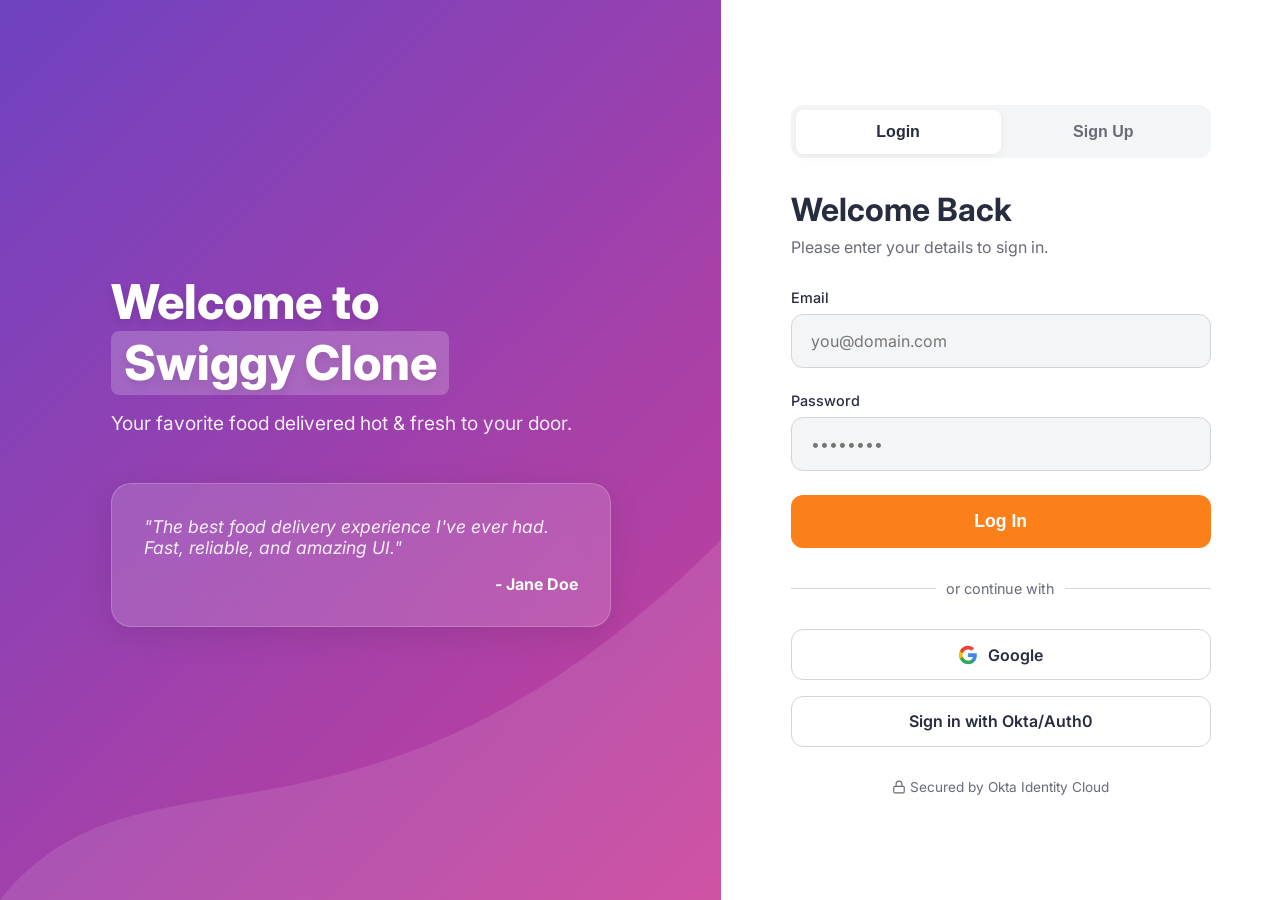
==== foodapp-frontend/index.html @ b465d3ad "feat: integrate Crow C++ backend with Auth0/Okta OIDC frontend" ====
<!DOCTYPE html>
<html lang="en">
<head>
  <meta charset="UTF-8">
  <meta name="viewport" content="width=device-width, initial-scale=1.0">
  <title>Order food online from India's best food delivery service. Order from restaurants near you</title>
  <link rel="preconnect" href="https://fonts.googleapis.com">
  <link rel="preconnect" href="https://fonts.gstatic.com" crossorigin>
  <link href="https://fonts.googleapis.com/css2?family=Proxima+Nova:wght@400;600;700;800&family=Inter:wght@400;500;600;700;800&display=swap" rel="stylesheet">
  <link rel="stylesheet" href="assets/css/style.css">
  <script src="https://cdn.auth0.com/js/auth0-spa-js/2.0/auth0-spa-js.production.js"></script>
  <script>
    if (!localStorage.getItem('foodapp_user')) {
      window.location.href = 'login.html';
    }
  </script>
</head>
<body>
  
  <!-- Swiggy Exact Header -->
  <header class="global-header">
    <div class="header-inner">
      <div class="header-left">
        <div class="logo-box">
          <img class="swiggy-logo" src="https://cdn.iconscout.com/icon/free/png-256/free-swiggy-1613371-1369418.png" alt="Swiggy">
        </div>
        <div class="location-box">
          <span class="loc-type">Other</span>
          <span class="loc-arrow">
            <svg viewBox="0 0 24 24" fill="none" class="arrow-svg"><path d="M16.59 8.59L12 13.17 7.41 8.59 6 10l6 6 6-6z" fill="#fc8019"></path></svg>
          </span>
        </div>
      </div>
      
      <div class="header-right">
        <ul class="nav-list">
          <li class="nav-item">
            <svg width="20" height="20" viewBox="0 0 24 24" fill="none" class="nav-icon"><path d="M21 8H3V6h18v2zm0 4H3v-2h18v2zm0 4H3v-2h18v2z" fill="#3d4152"></path></svg>
            Swiggy Corporate
          </li>
          <li class="nav-item search-item" id="open-search-btn">
            <svg viewBox="0 0 24 24" class="nav-icon"><path d="M15.5 14h-.79l-.28-.27C15.41 12.59 16 11.11 16 9.5 16 5.91 13.09 3 9.5 3S3 5.91 3 9.5 5.91 16 9.5 16c1.61 0 3.09-.59 4.23-1.57l.27.28v.79l5 4.99L20.49 19l-4.99-5zm-6 0C7.01 14 5 11.99 5 9.5S7.01 5 9.5 5 14 7.01 14 9.5 11.99 14 9.5 14z" fill="#3d4152"></path></svg>
            Search
          </li>
          <li class="nav-item offers-item" onclick="document.dispatchEvent(new CustomEvent('nav-home'))">
            <svg viewBox="0 0 24 24" class="nav-icon"><path d="M21.41 11.58l-9-9C12.05 2.22 11.55 2 11 2H4c-1.1 0-2 .9-2 2v7c0 .55.22 1.05.59 1.41l9 9c.36.36.86.58 1.41.58s1.05-.22 1.41-.59l7-7c.36-.36.59-.86.59-1.41s-.23-1.06-.59-1.41zM5.5 7C4.67 7 4 6.33 4 5.5S4.67 4 5.5 4 7 4.67 7 5.5 6.33 7 5.5 7zm11.77 8.27l-7.25-7.25c.19-.34.33-.71.39-1.12l7.57 7.57c.18.18.29.43.29.7 s-.12.52-.3.7c-.18.18-.43.29-.7.29s-.52-.11-.7-.29z" fill="#3d4152"></path></svg>
            Offers <sup class="superscript">NEW</sup>
          </li>
          <li class="nav-item" id="open-signin-modal">
            <svg viewBox="0 0 24 24" class="nav-icon"><path d="M12 12c2.21 0 4-1.79 4-4s-1.79-4-4-4-4 1.79-4 4 1.79 4 4 4zm0 2c-2.67 0-8 1.34-8 4v2h16v-2c0-2.66-5.33-4-8-4z" fill="#3d4152"></path></svg>
            Sign In
          </li>
          <li class="nav-item cart-item" id="open-cart-sidebar">
            <span class="cart-icon-wrapper">
              <span class="cart-count">0</span>
            </span>
            Cart
          </li>
        </ul>
      </div>
    </div>
  </header>

  <!-- Swiggy Main Content (Home Grid) -->
  <main class="page-container" id="home-view">
    
    <!-- "What's on your mind?" Carousel Section -->
    <section class="mind-section">
      <div class="section-header">
        <h2 class="title-h2">What's on your mind?</h2>
        <div class="nav-arrows">
          <button class="arrow-btn"><svg viewBox="0 0 24 24" width="24" height="24"><path d="M15.41 16.59L10.83 12l4.58-4.59L14 6l-6 6 6 6 1.41-1.41z"/></svg></button>
          <button class="arrow-btn"><svg viewBox="0 0 24 24" width="24" height="24"><path d="M8.59 16.59L13.17 12 8.59 7.41 10 6l6 6-6 6-1.41-1.41z"/></svg></button>
        </div>
      </div>
      
      <div class="mind-carousel" id="dynamic-carousel">
        <!-- JS Rendering goes here -->
      </div>
      
      <hr class="section-divider">
    </section>

    <!-- Title and Top Chains Section -->
    <div class="section-header">
      <h2 class="title-h2">Top restaurant chains in Phagwara</h2>
      <div class="nav-arrows">
        <button class="arrow-btn"><svg viewBox="0 0 24 24" width="24" height="24"><path d="M15.41 16.59L10.83 12l4.58-4.59L14 6l-6 6 6 6 1.41-1.41z"/></svg></button>
        <button class="arrow-btn"><svg viewBox="0 0 24 24" width="24" height="24"><path d="M8.59 16.59L13.17 12 8.59 7.41 10 6l6 6-6 6-1.41-1.41z"/></svg></button>
      </div>
    </div>
    
    <!-- Filter Bar - Added id for event delegation -->
    <div class="filters-container" id="filter-container">
      <div class="swiggy-pill" data-filter="all">All</div>
      <div class="swiggy-pill" data-filter="rating">Ratings 4.0+</div>
      <div class="swiggy-pill" data-filter="veg">Pure Veg</div>
      <div class="swiggy-pill" data-filter="fast">Fast Delivery</div>
    </div>

    <!-- Exact Flat Card Grid -->
    <div class="swiggy-grid top-chains-grid" id="dynamic-grid">
      <!-- JS Rendering goes here -->
    </div>
  </main>

  <!-- Restaurant Details View (Hidden by default) -->
  <main class="page-container hidden" id="restaurant-view">
    <button class="back-btn" id="back-to-home">← Back to Home</button>
    <div id="restaurant-info-header">
      <!-- Dynamic Info Injected Here -->
    </div>
    <hr class="section-divider">
    <div class="menu-list" id="menu-container">
      <!-- Dynamic Menu Injected Here -->
    </div>
  </main>

  <!-- Slide-in Modal Overlays -->
  <div class="modal-backdrop" id="modal-backdrop"></div>
  
  <!-- Search Overlay -->
  <aside class="search-overlay" id="search-overlay">
    <div class="search-header-box">
      <div class="search-input-group">
        <input type="text" id="live-search-input" placeholder="Search for restaurants and food">
        <svg viewBox="0 0 24 24" class="nav-icon"><path d="M15.5 14h-.79l-.28-.27C15.41 12.59 16 11.11 16 9.5 16 5.91 13.09 3 9.5 3S3 5.91 3 9.5 5.91 16 9.5 16c1.61 0 3.09-.59 4.23-1.57l.27.28v.79l5 4.99L20.49 19l-4.99-5zm-6 0C7.01 14 5 11.99 5 9.5S7.01 5 9.5 5 14 7.01 14 9.5 11.99 14 9.5 14z" fill="#3d4152"></path></svg>
      </div>
      <button class="close-btn" id="close-search-btn">
        <svg width="24" height="24" viewBox="0 0 24 24" fill="none" stroke="currentColor" stroke-width="2"><line x1="18" y1="6" x2="6" y2="18"></line><line x1="6" y1="6" x2="18" y2="18"></line></svg>
      </button>
    </div>
    <div class="search-results-grid" id="search-results-grid">
      <!-- Search Render -->
    </div>
  </aside>

  <!-- Cart Sidebar -->
  <aside class="auth-modal" id="cart-sidebar">
    <div class="modal-header">
      <button class="close-btn" id="close-cart-btn">
        <svg width="24" height="24" viewBox="0 0 24 24" fill="none" stroke="currentColor" stroke-width="2"><line x1="18" y1="6" x2="6" y2="18"></line><line x1="6" y1="6" x2="18" y2="18"></line></svg>
      </button>
      <div class="modal-titles">
        <h2>Your Cart</h2>
      </div>
    </div>
    <div class="cart-items-list" id="cart-items-container">
      <!-- Cart Render -->
    </div>
    <div class="cart-footer hidden" id="cart-footer">
      <div class="cart-total-row">
        <span>To Pay</span>
        <span id="cart-total-price">₹0</span>
      </div>
      <button class="submit-btn" id="checkout-btn">CHECKOUT</button>
    </div>
    <div class="empty-cart-state" id="empty-cart-state">
      <img src="https://res.cloudinary.com/swiggy/image/upload/fl_lossy,f_auto,q_auto/2xempty_cart_yfxml0" alt="Empty Cart">
      <p>Your cart is empty</p>
      <p style="font-size: 14px; color: var(--text-secondary);">You can go to home page to view more restaurants</p>
    </div>
  </aside>

  <!-- Auth Modal -->
  <aside class="auth-modal" id="auth-modal">
    <div class="modal-header">
      <button class="close-btn" id="close-modal-btn">
        <svg width="24" height="24" viewBox="0 0 24 24" fill="none" stroke="currentColor" stroke-width="2"><line x1="18" y1="6" x2="6" y2="18"></line><line x1="6" y1="6" x2="18" y2="18"></line></svg>
      </button>
      <div class="modal-titles">
        <h2>Login</h2>
        <p>or <a href="#" style="color:#fc8019; text-decoration: none;">create an account</a></p>
      </div>
      <div class="modal-illustration">
        <img src="https://media-assets.swiggy.com/swiggy/image/upload/fl_lossy,f_auto,q_auto/Image-login_btpq7r" alt="Food icon">
      </div>
    </div>

    <!-- Security Verified Badge -->
    <div class="security-badge">
      <svg width="16" height="16" viewBox="0 0 24 24" fill="none" stroke="#11823b" stroke-width="2"><path d="M12 22s8-4 8-10V5l-8-3-8 3v7c0 6 8 10 8 10z"/><polyline points="9 12 11 14 15 10"/></svg>
      JWT Status: Verified
    </div>

    <!-- The Phase 4 Registration Form inside Modal -->
    <form id="registration-form" class="registration-form">
      <div class="form-group slide-input">
        <input type="text" id="fullName" name="fullName" placeholder="Full Name" required>
      </div>

      <div class="form-group slide-input">
        <input type="email" id="email" name="email" placeholder="Email Address" required>
      </div>

      <div class="form-group slide-input">
        <input type="password" id="password" name="password" placeholder="Password" required>
      </div>

      <button type="submit" id="submit-btn" class="submit-btn">
        <span class="btn-text">SIGN UP</span>
        <span class="spinner hidden"></span>
      </button>

      <p class="terms">By creating an account, I accept the Terms & Conditions & Privacy Policy</p>
    </form>
  </aside>

  <!-- Toast Container -->
  <div id="toast-container" class="toast-container"></div>

  <script src="assets/js/data.js"></script>
  <script src="assets/js/script.js"></script>
</body>
</html>
---- foodapp-frontend/assets/css/style.css ----
/* Exact Swiggy Clone Styles */
:root {
  --swiggy-orange: #FC8019;
  --text-primary: rgba(2, 6, 12, 0.92); /* #02060CEB */
  --text-secondary: rgba(2, 6, 12, 0.6); /* #02060C99 */
  --bg-white: #ffffff;
  --bg-hover: #f0f0f5;
  --border-light: rgba(2, 6, 12, 0.15);
  --success-green: #11823B;
  --font-stack: 'Proxima Nova', 'Inter', system-ui, -apple-system, sans-serif;
}

* {
  box-sizing: border-box;
  margin: 0;
  padding: 0;
}

body {
  font-family: var(--font-stack);
  background-color: var(--bg-white);
  color: var(--text-primary);
  line-height: 1.2;
  -webkit-font-smoothing: antialiased;
  overflow-x: hidden;
}

/* --- GLOBAL HEADER --- */
.global-header {
  height: 80px;
  background-color: var(--bg-white);
  box-shadow: 0 15px 40px -20px rgba(40,44,63,.15);
  position: sticky;
  top: 0;
  z-index: 1000;
  width: 100%;
}

.header-inner {
  max-width: 1200px;
  margin: 0 auto;
  height: 100%;
  display: flex;
  justify-content: space-between;
  align-items: center;
  padding: 0 20px;
}

.header-left {
  display: flex;
  align-items: center;
  gap: 32px;
}

.logo-box {
  cursor: pointer;
  transition: transform 0.3s cubic-bezier(0.2, 1, 0.2, 1);
}

.logo-box:hover {
  transform: scale(1.1);
}

.swiggy-logo {
  height: 48px;
  width: auto;
  display: block;
}

.location-box {
  display: flex;
  align-items: center;
  cursor: pointer;
  font-size: 14px;
}

.loc-type {
  font-weight: 700;
  color: var(--text-primary);
  border-bottom: 2px solid var(--text-primary);
  padding-bottom: 2px;
}

.loc-type:hover {
  color: var(--swiggy-orange);
  border-color: var(--swiggy-orange);
}

.loc-arrow {
  margin-left: 8px;
  display: flex;
  align-items: center;
}

.arrow-svg {
  width: 18px;
  height: 18px;
}

.header-right {
  height: 100%;
}

.nav-list {
  display: flex;
  align-items: center;
  height: 100%;
  list-style: none;
  gap: clamp(16px, 3vw, 40px);
}

.nav-item {
  display: flex;
  align-items: center;
  font-size: 16px;
  font-weight: 600;
  color: #3d4152;
  cursor: pointer;
  height: 100%;
  position: relative;
  transition: color 0.15s;
}

.nav-icon {
  width: 20px;
  height: 20px;
  margin-right: 10px;
}

.nav-item:hover {
  color: var(--swiggy-orange);
}

.nav-item:hover .nav-icon path {
  fill: var(--swiggy-orange);
}

.offers-item {
  position: relative;
}

.superscript {
  color: #ffa700;
  font-size: 10px;
  font-weight: 700;
  position: absolute;
  top: 24px;
  right: -24px;
}

.cart-icon-wrapper {
  margin-right: 10px;
  position: relative;
}

.cart-count {
  font-size: 14px;
  font-weight: 600;
}

/* --- MAIN PAGE CONTAINER --- */
.page-container {
  max-width: 1200px;
  margin: 0 auto;
  padding: 32px 20px 60px 20px;
}

/* --- SECTION HEADERS & ARROWS --- */
.section-header {
  display: flex;
  justify-content: space-between;
  align-items: center;
  margin-bottom: 16px;
}

.title-h2 {
  font-size: 24px;
  font-weight: 800;
  color: var(--text-primary);
  letter-spacing: -0.4px;
}

.nav-arrows {
  display: flex;
  gap: 12px;
}

.arrow-btn {
  width: 32px;
  height: 32px;
  border-radius: 50%;
  border: none;
  background-color: #e2e2e7;
  display: flex;
  justify-content: center;
  align-items: center;
  cursor: pointer;
  color: #02060CEB;
  transition: opacity 0.2s;
}

.arrow-btn:hover {
  opacity: 0.8;
}

.arrow-btn svg {
  fill: currentColor;
}

/* --- WHAT'S ON YOUR MIND CAROUSEL --- */
.mind-section {
  margin-bottom: 32px;
}

.mind-carousel {
  display: flex;
  gap: 24px;
  overflow-x: auto;
  padding: 10px 0;
  -ms-overflow-style: none;
  scrollbar-width: none;
  scroll-behavior: smooth;
}

.mind-carousel::-webkit-scrollbar {
  display: none;
}

.mind-item {
  flex: 0 0 auto;
  width: 144px;
  cursor: pointer;
  text-align: center;
}

.mind-item img {
  width: 100%;
  height: auto;
  border-radius: 50%;
  transition: transform 0.2s ease;
}

.mind-item:hover img {
  transform: scale(1.05);
}

.section-divider {
  border: 0;
  height: 1px;
  background-color: var(--border-light);
  margin-top: 40px;
  margin-bottom: 40px;
}

/* --- FILTERS --- */
.filters-container {
  display: flex;
  gap: 12px;
  overflow-x: auto;
  padding: 8px 0 24px 0;
  -ms-overflow-style: none;
  scrollbar-width: none;
}

.filters-container::-webkit-scrollbar {
  display: none;
}

.swiggy-pill {
  white-space: nowrap;
  padding: 8px 16px;
  border: 1px solid var(--border-light);
  border-radius: 18px;
  font-size: 14px;
  font-weight: 600;
  color: var(--text-primary);
  background-color: var(--bg-white);
  cursor: pointer;
  display: flex;
  align-items: center;
  gap: 6px;
  transition: background-color 0.2s, box-shadow 0.2s;
  box-shadow: 0 2px 6px rgba(0,0,0,0.04);
}

.swiggy-pill:hover {
  background-color: var(--bg-hover);
}

/* --- SWIGGY GRID & CARDS --- */
.swiggy-grid {
  display: grid;
  grid-template-columns: repeat(4, 1fr);
  gap: 32px;
  row-gap: 48px;
}

.swiggy-card {
  text-decoration: none;
  color: inherit;
  display: block;
  transition: transform 0.1s;
}

.swiggy-card:hover {
  transform: scale(0.95);
}

.card-img-wrapper {
  position: relative;
  width: 100%;
  aspect-ratio: 273 / 182;
  border-radius: 16px;
  overflow: hidden;
  margin-bottom: 12px;
}

.card-img-wrapper img {
  width: 100%;
  height: 100%;
  object-fit: cover;
  display: block;
}

.free-delivery-badge {
  position: absolute;
  top: 0;
  left: 0;
  background-color: rgba(36, 150, 63, 0.9);
  color: white;
  padding: 4px 8px;
  font-size: 13px;
  font-weight: 700;
  border-bottom-right-radius: 8px;
  z-index: 2;
  text-transform: uppercase;
  letter-spacing: 0.2px;
}

.card-gradient-overlay {
  position: absolute;
  bottom: 0;
  left: 0;
  width: 100%;
  height: 60%;
  background: linear-gradient(to top, rgba(0, 0, 0, 0.9) 0%, rgba(0, 0, 0, 0) 100%);
  z-index: 1;
}

.offer-text {
  position: absolute;
  bottom: 8px;
  left: 12px;
  color: white;
  font-size: 20px; /* Matched image boldness */
  font-weight: 800;
  line-height: 1.1;
  letter-spacing: -0.5px;
  z-index: 2;
}

.card-info {
  padding: 0 8px;
}

.res-name {
  font-size: 18px;
  font-weight: 700;
  color: var(--text-primary);
  margin-bottom: 4px;
  white-space: nowrap;
  overflow: hidden;
  text-overflow: ellipsis;
}

.res-rating-line {
  display: flex;
  align-items: center;
  font-size: 16px;
  font-weight: 600;
  color: var(--text-primary);
  margin-bottom: 4px;
}

.res-rating-line svg {
  margin-right: 4px;
}

.dot-separator {
  margin: 0 6px;
  color: var(--text-secondary);
}

.eta-text {
  font-size: 16px;
}

.res-cuisines {
  font-size: 16px;
  color: var(--text-secondary);
  font-weight: 400;
  white-space: nowrap;
  overflow: hidden;
  text-overflow: ellipsis;
  margin-bottom: 2px;
}

.res-location {
  font-size: 16px;
  color: var(--text-secondary);
  font-weight: 400;
}

/* --- SWIGGY SLIDE-IN MODAL (LOGIN / SIGN UP) --- */
.modal-backdrop {
  position: fixed;
  top: 0;
  left: 0;
  width: 100vw;
  height: 100vh;
  background-color: rgba(40, 44, 63, 0.7);
  opacity: 0;
  visibility: hidden;
  transition: opacity 0.3s ease, visibility 0.3s ease;
  z-index: 2000;
}

.modal-backdrop.active {
  opacity: 1;
  visibility: visible;
}

.auth-modal {
  position: fixed;
  top: 0;
  right: 0;
  width: 100%;
  max-width: 440px;
  height: 100vh;
  background-color: var(--bg-white);
  z-index: 2001;
  transform: translateX(100%);
  transition: transform 0.4s cubic-bezier(0.2, 0, 0.2, 1);
  padding: 24px 40px;
  overflow-y: auto;
}

.auth-modal.active {
  transform: translateX(0);
}

.modal-header {
  position: relative;
  display: flex;
  justify-content: space-between;
  align-items: flex-start;
  margin-bottom: 20px;
  margin-top: 10px;
}

.close-btn {
  background: none;
  border: none;
  cursor: pointer;
  padding: 8px 0;
  margin-bottom: 16px;
  display: block;
  outline: none;
}

.modal-titles h2 {
  font-size: 30px;
  font-weight: 600;
  margin-bottom: 8px;
  color: var(--text-primary);
}

.modal-titles p {
  color: var(--text-primary);
  font-size: 14px;
}

.modal-titles p a {
  font-weight: 600;
}

.modal-illustration img {
  width: 100px;
  height: 100px;
  object-fit: cover;
}

/* Security Badge */
.security-badge {
  display: inline-flex;
  align-items: center;
  gap: 8px;
  background-color: rgba(17, 130, 59, 0.1);
  color: var(--success-green);
  padding: 8px 12px;
  border-radius: 6px;
  font-size: 14px;
  font-weight: 700;
  margin-bottom: 20px;
  width: 100%;
  border: 1px solid rgba(17, 130, 59, 0.2);
}

.registration-form {
  display: flex;
  flex-direction: column;
}

.form-group.slide-input input {
  width: 100%;
  padding: 24px 20px;
  font-size: 17px;
  font-weight: 500;
  border: 1px solid #d4d5d9;
  border-radius: 0;
  outline: none;
  color: var(--text-primary);
  background: transparent;
}

/* Connect borders for Swiggy Stacked Inputs */
.form-group:first-child input {
  border-top: 1px solid #d4d5d9;
}
.form-group:nth-child(n+2) input {
  border-top: none;
}

.form-group.slide-input input::placeholder {
  color: #93959f;
  font-weight: 500;
}

.form-group.slide-input input:focus {
  border: 1px solid #fc8019;
  z-index: 1;
  position: relative;
}

/* Remove bottom margin for contiguous inputs */
.form-group {
  margin-bottom: 0;
}

.submit-btn {
  width: 100%;
  background-color: var(--swiggy-orange);
  color: white;
  border: none;
  padding: 16px;
  font-size: 14px;
  font-weight: 700;
  letter-spacing: 0px;
  border-radius: 0; /* Swiggy buttons are sharp */
  cursor: pointer;
  display: flex;
  justify-content: center;
  align-items: center;
  transition: transform 0.1s ease;
  font-family: inherit;
  margin-top: 24px;
  box-shadow: 0 2px 8px rgba(252, 128, 25, 0.4);
}

.submit-btn:active {
  transform: scale(0.98);
}

.submit-btn:disabled {
  background-color: #fca25e;
  cursor: not-allowed;
  transform: none;
}

.spinner {
  border: 3px solid rgba(255, 255, 255, 0.3);
  border-radius: 50%;
  border-top: 3px solid white;
  width: 20px;
  height: 20px;
  animation: spin 1s linear infinite;
  margin-left: 10px;
}

@keyframes spin {
  0% { transform: rotate(0deg); }
  100% { transform: rotate(360deg); }
}

.hidden {
  display: none !important;
}

.terms {
  font-size: 12px;
  color: var(--text-secondary);
  margin-top: 16px;
  line-height: 1.4;
}

/* --- TOAST --- */
.toast-container {
  position: fixed;
  bottom: 24px;
  left: 50%;
  transform: translateX(-50%);
  z-index: 3000;
  display: flex;
  flex-direction: column;
  gap: 12px;
  pointer-events: none;
}

.toast {
  background-color: #282c3f; /* Dark toast for contrast */
  color: white;
  padding: 16px 24px;
  border-radius: 4px;
  font-weight: 600;
  font-size: 14px;
  pointer-events: auto;
  animation: slideUp 0.3s cubic-bezier(0.2, 0, 0.2, 1) forwards;
  box-shadow: 0 4px 12px rgba(0,0,0,0.15);
}

.toast.error {
  border-left: 4px solid #ef4f5f; /* Red for error */
}

.toast.success {
  border-left: 4px solid #11823B; /* Green for success */
}

.toast.fadeOut {
  animation: fadeOutDown 0.3s ease forwards;
}

@keyframes slideUp {
  0% { transform: translateY(100%); opacity: 0; }
  100% { transform: translateY(0); opacity: 1; }
}

@keyframes fadeOutDown {
  0% { transform: translateY(0); opacity: 1; }
  100% { transform: translateY(100%); opacity: 0; }
}

/* --- SPA: RESTAURANT MENU VIEW --- */
.back-btn {
  background: none;
  border: none;
  font-size: 16px;
  font-weight: 700;
  color: var(--swiggy-orange);
  cursor: pointer;
  margin-bottom: 24px;
  display: flex;
  align-items: center;
  gap: 8px;
}

#restaurant-info-header {
  margin-bottom: 24px;
}

#restaurant-info-header h1 {
  font-size: 32px;
  font-weight: 800;
  margin-bottom: 8px;
}

.menu-list {
  display: flex;
  flex-direction: column;
  gap: 24px;
  margin-bottom: 60px;
}

.menu-item {
  display: flex;
  justify-content: space-between;
  align-items: center;
  padding-bottom: 24px;
  border-bottom: 1px solid var(--border-light);
}

.menu-info h3 {
  font-size: 18px;
  font-weight: 700;
  margin-bottom: 4px;
}

.menu-price {
  font-size: 16px;
  font-weight: 600;
  color: var(--text-primary);
  margin-bottom: 8px;
}

.menu-desc {
  font-size: 14px;
  color: var(--text-secondary);
  max-width: 400px;
}

.veg-icon {
  width: 16px;
  height: 16px;
  border-radius: 4px;
  display: inline-block;
  margin-bottom: 6px;
  border: 1px solid;
  position: relative;
}

.veg-icon.veg { border-color: #0f8a65; }
.veg-icon.non-veg { border-color: #e43b4f; }

.veg-icon::after {
  content: '';
  position: absolute;
  top: 3px;
  left: 3px;
  width: 8px;
  height: 8px;
  border-radius: 50%;
}
.veg-icon.veg::after { background-color: #0f8a65; }
.veg-icon.non-veg::after { background-color: #e43b4f; }

.add-btn {
  background-color: var(--bg-white);
  color: var(--success-green);
  border: 1px solid var(--border-light);
  padding: 8px 32px;
  font-weight: 700;
  font-size: 14px;
  border-radius: 4px;
  cursor: pointer;
  box-shadow: 0 2px 8px rgba(0,0,0,0.08);
  transition: all 0.2s;
}

.add-btn:hover {
  box-shadow: 0 4px 12px rgba(0,0,0,0.12);
}

/* --- SPA: CART SIDEBAR --- */
.cart-items-list {
  display: flex;
  flex-direction: column;
  gap: 16px;
  margin-bottom: 24px;
}

.cart-item {
  display: flex;
  justify-content: space-between;
  align-items: center;
  font-size: 14px;
}

.cart-item-name {
  font-weight: 600;
  flex: 1;
}

.cart-controls {
  display: flex;
  align-items: center;
  border: 1px solid var(--border-light);
  border-radius: 4px;
  margin: 0 16px;
}

.qty-btn {
  background: none;
  border: none;
  width: 28px;
  height: 28px;
  color: var(--success-green);
  font-weight: 700;
  cursor: pointer;
}

.qty-val {
  font-weight: 600;
  width: 20px;
  text-align: center;
}

.cart-item-price {
  font-weight: 500;
  width: 50px;
  text-align: right;
}

.cart-footer {
  border-top: 2px solid var(--border-light);
  padding-top: 16px;
  margin-top: auto;
}

.cart-total-row {
  display: flex;
  justify-content: space-between;
  font-weight: 700;
  font-size: 16px;
}

.empty-cart-state {
  display: flex;
  flex-direction: column;
  align-items: center;
  justify-content: center;
  height: 100%;
  text-align: center;
  gap: 16px;
}

.empty-cart-state img {
  width: 200px;
}

.empty-cart-state p {
  font-size: 18px;
  font-weight: 600;
}

/* --- SPA: LIVE SEARCH --- */
.search-overlay {
  position: fixed;
  top: 0;
  left: 0;
  width: 100vw;
  height: 100vh;
  background-color: var(--bg-white);
  z-index: 2002;
  transform: translateY(-100%);
  transition: transform 0.4s cubic-bezier(0.2, 0, 0.2, 1);
  padding: 40px 20px;
  overflow-y: auto;
}

.search-overlay.active {
  transform: translateY(0);
}

.search-header-box {
  max-width: 800px;
  margin: 0 auto 40px auto;
  display: flex;
  align-items: center;
  gap: 20px;
}

.search-input-group {
  flex: 1;
  position: relative;
}

.search-input-group input {
  width: 100%;
  padding: 16px 24px;
  padding-right: 48px;
  font-size: 18px;
  font-family: inherit;
  border: 1px solid var(--border-light);
  border-radius: 4px;
  outline: none;
}

.search-input-group input:focus {
  border-color: var(--swiggy-orange);
}

.search-input-group svg {
  position: absolute;
  right: 16px;
  top: 50%;
  transform: translateY(-50%);
  pointer-events: none;
}

.search-results-grid {
  max-width: 800px;
  margin: 0 auto;
  display: grid;
  grid-template-columns: repeat(2, 1fr);
  gap: 24px;
}

/* --- RESPONSIVE MEDIA QUERIES --- */
@media (max-width: 1024px) {
  .swiggy-grid {
    grid-template-columns: repeat(3, 1fr);
  }
}


@media (max-width: 768px) {
  .nav-item {
    font-size: 14px;
  }
  .nav-icon {
    display: none; /* Hide icons on tablet/mobile if needed to save space */
  }
  .swiggy-grid {
    grid-template-columns: repeat(2, 1fr);
  }
  .auth-modal {
    padding: 24px 20px;
  }
}

@media (max-width: 480px) {
  .swiggy-grid {
    grid-template-columns: 1fr;
  }
  .header-inner {
    padding: 0 16px;
  }
  .location-box {
    display: none;
  }
}
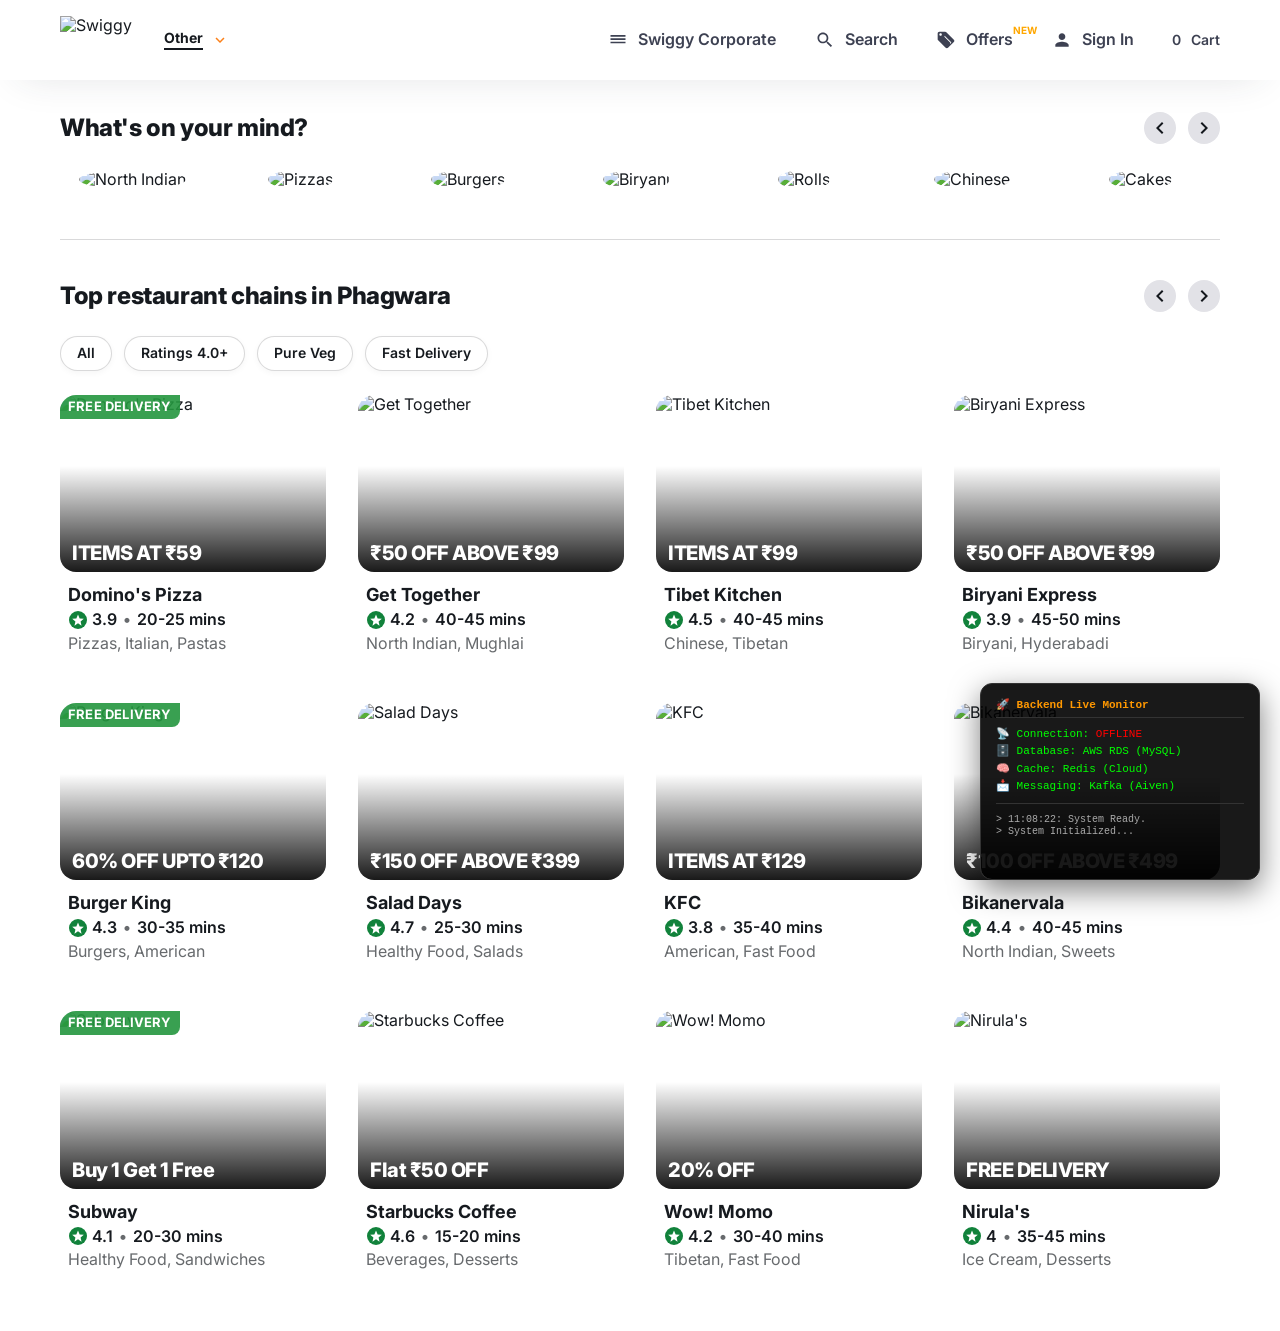
==== commit b2d10ff9: "Aayush: Deploying live tech monitor to production" ====
--- a/foodapp-frontend/index.html
+++ b/foodapp-frontend/index.html
@@ -1,215 +1,277 @@
-<!DOCTYPE html>
+<!doctype html>
 <html lang="en">
-<head>
-  <meta charset="UTF-8">
-  <meta name="viewport" content="width=device-width, initial-scale=1.0">
-  <title>Order food online from India's best food delivery service. Order from restaurants near you</title>
-  <link rel="preconnect" href="https://fonts.googleapis.com">
-  <link rel="preconnect" href="https://fonts.gstatic.com" crossorigin>
-  <link href="https://fonts.googleapis.com/css2?family=Proxima+Nova:wght@400;600;700;800&family=Inter:wght@400;500;600;700;800&display=swap" rel="stylesheet">
-  <link rel="stylesheet" href="assets/css/style.css">
-  <script src="https://cdn.auth0.com/js/auth0-spa-js/2.0/auth0-spa-js.production.js"></script>
-  <script>
-    if (!localStorage.getItem('foodapp_user')) {
-      window.location.href = 'login.html';
-    }
-  </script>
-</head>
-<body>
-  
-  <!-- Swiggy Exact Header -->
-  <header class="global-header">
-    <div class="header-inner">
-      <div class="header-left">
-        <div class="logo-box">
-          <img class="swiggy-logo" src="https://cdn.iconscout.com/icon/free/png-256/free-swiggy-1613371-1369418.png" alt="Swiggy">
-        </div>
-        <div class="location-box">
-          <span class="loc-type">Other</span>
-          <span class="loc-arrow">
-            <svg viewBox="0 0 24 24" fill="none" class="arrow-svg"><path d="M16.59 8.59L12 13.17 7.41 8.59 6 10l6 6 6-6z" fill="#fc8019"></path></svg>
-          </span>
-        </div>
-      </div>
-      
-      <div class="header-right">
-        <ul class="nav-list">
-          <li class="nav-item">
-            <svg width="20" height="20" viewBox="0 0 24 24" fill="none" class="nav-icon"><path d="M21 8H3V6h18v2zm0 4H3v-2h18v2zm0 4H3v-2h18v2z" fill="#3d4152"></path></svg>
-            Swiggy Corporate
-          </li>
-          <li class="nav-item search-item" id="open-search-btn">
-            <svg viewBox="0 0 24 24" class="nav-icon"><path d="M15.5 14h-.79l-.28-.27C15.41 12.59 16 11.11 16 9.5 16 5.91 13.09 3 9.5 3S3 5.91 3 9.5 5.91 16 9.5 16c1.61 0 3.09-.59 4.23-1.57l.27.28v.79l5 4.99L20.49 19l-4.99-5zm-6 0C7.01 14 5 11.99 5 9.5S7.01 5 9.5 5 14 7.01 14 9.5 11.99 14 9.5 14z" fill="#3d4152"></path></svg>
-            Search
-          </li>
-          <li class="nav-item offers-item" onclick="document.dispatchEvent(new CustomEvent('nav-home'))">
-            <svg viewBox="0 0 24 24" class="nav-icon"><path d="M21.41 11.58l-9-9C12.05 2.22 11.55 2 11 2H4c-1.1 0-2 .9-2 2v7c0 .55.22 1.05.59 1.41l9 9c.36.36.86.58 1.41.58s1.05-.22 1.41-.59l7-7c.36-.36.59-.86.59-1.41s-.23-1.06-.59-1.41zM5.5 7C4.67 7 4 6.33 4 5.5S4.67 4 5.5 4 7 4.67 7 5.5 6.33 7 5.5 7zm11.77 8.27l-7.25-7.25c.19-.34.33-.71.39-1.12l7.57 7.57c.18.18.29.43.29.7 s-.12.52-.3.7c-.18.18-.43.29-.7.29s-.52-.11-.7-.29z" fill="#3d4152"></path></svg>
-            Offers <sup class="superscript">NEW</sup>
-          </li>
-          <li class="nav-item" id="open-signin-modal">
-            <svg viewBox="0 0 24 24" class="nav-icon"><path d="M12 12c2.21 0 4-1.79 4-4s-1.79-4-4-4-4 1.79-4 4 1.79 4 4 4zm0 2c-2.67 0-8 1.34-8 4v2h16v-2c0-2.66-5.33-4-8-4z" fill="#3d4152"></path></svg>
-            Sign In
-          </li>
-          <li class="nav-item cart-item" id="open-cart-sidebar">
-            <span class="cart-icon-wrapper">
-              <span class="cart-count">0</span>
+  <head>
+    <meta charset="UTF-8" />
+    <meta name="viewport" content="width=device-width, initial-scale=1.0" />
+    <title>
+      Order food online from India's best food delivery service. Order from
+      restaurants near you
+    </title>
+    <link rel="preconnect" href="https://fonts.googleapis.com" />
+    <link rel="preconnect" href="https://fonts.gstatic.com" crossorigin />
+    <link
+      href="https://fonts.googleapis.com/css2?family=Proxima+Nova:wght@400;600;700;800&family=Inter:wght@400;500;600;700;800&display=swap"
+      rel="stylesheet"
+    />
+    <link rel="stylesheet" href="assets/css/style.css" />
+    <script src="https://cdn.auth0.com/js/auth0-spa-js/2.0/auth0-spa-js.production.js"></script>
+  </head>
+  <body>
+    <header class="global-header">
+      <div class="header-inner">
+        <div class="header-left">
+          <div class="logo-box">
+            <img
+              class="swiggy-logo"
+              src="https://cdn.iconscout.com/icon/free/png-256/free-swiggy-1613371-1369418.png"
+              alt="Swiggy"
+            />
+          </div>
+          <div class="location-box">
+            <span class="loc-type">Other</span>
+            <span class="loc-arrow">
+              <svg viewBox="0 0 24 24" fill="none" class="arrow-svg">
+                <path
+                  d="M16.59 8.59L12 13.17 7.41 8.59 6 10l6 6 6-6z"
+                  fill="#fc8019"
+                ></path>
+              </svg>
             </span>
-            Cart
-          </li>
-        </ul>
+          </div>
+        </div>
+
+        <div class="header-right">
+          <ul class="nav-list">
+            <li class="nav-item">
+              <svg
+                width="20"
+                height="20"
+                viewBox="0 0 24 24"
+                fill="none"
+                class="nav-icon"
+              >
+                <path
+                  d="M21 8H3V6h18v2zm0 4H3v-2h18v2zm0 4H3v-2h18v2z"
+                  fill="#3d4152"
+                ></path>
+              </svg>
+              Swiggy Corporate
+            </li>
+            <li class="nav-item search-item" id="open-search-btn">
+              <svg viewBox="0 0 24 24" class="nav-icon">
+                <path
+                  d="M15.5 14h-.79l-.28-.27C15.41 12.59 16 11.11 16 9.5 16 5.91 13.09 3 9.5 3S3 5.91 3 9.5 5.91 16 9.5 16c1.61 0 3.09-.59 4.23-1.57l.27.28v.79l5 4.99L20.49 19l-4.99-5zm-6 0C7.01 14 5 11.99 5 9.5S7.01 5 9.5 5 14 7.01 14 9.5 11.99 14 9.5 14z"
+                  fill="#3d4152"
+                ></path>
+              </svg>
+              Search
+            </li>
+            <li
+              class="nav-item offers-item"
+              onclick="document.dispatchEvent(new CustomEvent('nav-home'))"
+            >
+              <svg viewBox="0 0 24 24" class="nav-icon">
+                <path
+                  d="M21.41 11.58l-9-9C12.05 2.22 11.55 2 11 2H4c-1.1 0-2 .9-2 2v7c0 .55.22 1.05.59 1.41l9 9c.36.36.86.58 1.41.58s1.05-.22 1.41-.59l7-7c.36-.36.59-.86.59-1.41s-.23-1.06-.59-1.41zM5.5 7C4.67 7 4 6.33 4 5.5S4.67 4 5.5 4 7 4.67 7 5.5 6.33 7 5.5 7zm11.77 8.27l-7.25-7.25c.19-.34.33-.71.39-1.12l7.57 7.57c.18.18.29.43.29.7 s-.12.52-.3.7c-.18.18-.43.29-.7.29s-.52-.11-.7-.29z"
+                  fill="#3d4152"
+                ></path>
+              </svg>
+              Offers <sup class="superscript">NEW</sup>
+            </li>
+            <li class="nav-item" id="open-signin-modal">
+              <svg viewBox="0 0 24 24" class="nav-icon">
+                <path
+                  d="M12 12c2.21 0 4-1.79 4-4s-1.79-4-4-4-4 1.79-4 4 1.79 4 4 4zm0 2c-2.67 0-8 1.34-8 4v2h16v-2c0-2.66-5.33-4-8-4z"
+                  fill="#3d4152"
+                ></path>
+              </svg>
+              <span id="user-display-name">Sign In</span>
+            </li>
+            <li class="nav-item cart-item" id="open-cart-sidebar">
+              <span class="cart-icon-wrapper">
+                <span class="cart-count">0</span>
+              </span>
+              Cart
+            </li>
+          </ul>
+        </div>
+      </div>
+    </header>
+
+    <main class="page-container" id="home-view">
+      <section class="mind-section">
+        <div class="section-header">
+          <h2 class="title-h2">What's on your mind?</h2>
+          <div class="nav-arrows">
+            <button class="arrow-btn">
+              <svg viewBox="0 0 24 24" width="24" height="24">
+                <path
+                  d="M15.41 16.59L10.83 12l4.58-4.59L14 6l-6 6 6 6 1.41-1.41z"
+                />
+              </svg>
+            </button>
+            <button class="arrow-btn">
+              <svg viewBox="0 0 24 24" width="24" height="24">
+                <path
+                  d="M8.59 16.59L13.17 12 8.59 7.41 10 6l6 6-6 6-1.41-1.41z"
+                />
+              </svg>
+            </button>
+          </div>
+        </div>
+
+        <div class="mind-carousel" id="dynamic-carousel"></div>
+
+        <hr class="section-divider" />
+      </section>
+
+      <div class="section-header">
+        <h2 class="title-h2">Top restaurant chains in Phagwara</h2>
+        <div class="nav-arrows">
+          <button class="arrow-btn">
+            <svg viewBox="0 0 24 24" width="24" height="24">
+              <path
+                d="M15.41 16.59L10.83 12l4.58-4.59L14 6l-6 6 6 6 1.41-1.41z"
+              />
+            </svg>
+          </button>
+          <button class="arrow-btn">
+            <svg viewBox="0 0 24 24" width="24" height="24">
+              <path
+                d="M8.59 16.59L13.17 12 8.59 7.41 10 6l6 6-6 6-1.41-1.41z"
+              />
+            </svg>
+          </button>
+        </div>
+      </div>
+
+      <div class="filters-container" id="filter-container">
+        <div class="swiggy-pill" data-filter="all">All</div>
+        <div class="swiggy-pill" data-filter="rating">Ratings 4.0+</div>
+        <div class="swiggy-pill" data-filter="veg">Pure Veg</div>
+        <div class="swiggy-pill" data-filter="fast">Fast Delivery</div>
+      </div>
+
+      <div class="swiggy-grid top-chains-grid" id="dynamic-grid"></div>
+    </main>
+
+    <main class="page-container hidden" id="restaurant-view">
+      <button class="back-btn" id="back-to-home">← Back to Home</button>
+      <div id="restaurant-info-header"></div>
+      <hr class="section-divider" />
+      <div class="menu-list" id="menu-container"></div>
+    </main>
+
+    <div class="modal-backdrop" id="modal-backdrop"></div>
+
+    <aside class="search-overlay" id="search-overlay">
+      <div class="search-header-box">
+        <div class="search-input-group">
+          <input
+            type="text"
+            id="live-search-input"
+            placeholder="Search for restaurants and food"
+          />
+        </div>
+        <button class="close-btn" id="close-search-btn">×</button>
+      </div>
+      <div class="search-results-grid" id="search-results-grid"></div>
+    </aside>
+
+    <aside class="auth-modal" id="cart-sidebar">
+      <div class="modal-header">
+        <button class="close-btn" id="close-cart-btn">×</button>
+        <div class="modal-titles"><h2>Your Cart</h2></div>
+      </div>
+      <div class="cart-items-list" id="cart-items-container"></div>
+      <div class="cart-footer hidden" id="cart-footer">
+        <div class="cart-total-row">
+          <span>To Pay</span><span id="cart-total-price">₹0</span>
+        </div>
+        <button class="submit-btn" id="checkout-btn">CHECKOUT</button>
+      </div>
+    </aside>
+
+    <aside class="auth-modal" id="auth-modal">
+      <div class="modal-header">
+        <button class="close-btn" id="close-modal-btn">×</button>
+        <div class="modal-titles">
+          <h2>Account Gateway</h2>
+          <p>Login or create an account</p>
+        </div>
+        <div class="modal-illustration">
+          <img
+            src="https://media-assets.swiggy.com/swiggy/image/upload/fl_lossy,f_auto,q_auto/Image-login_btpq7r"
+            alt="Food icon"
+          />
+        </div>
+      </div>
+
+      <div
+        class="security-badge"
+        style="background: #f4f9f4; color: #11823b; padding: 8px; font-size: 11px; margin-bottom: 15px; border-radius: 4px;"
+      >
+        ✅ JWT Status: Secured via HS256
+      </div>
+
+      <form id="registration-form" onsubmit="handleAuth(event)">
+        <div class="form-group slide-input" id="group-name">
+          <input type="text" id="fullName" placeholder="Full Name" />
+        </div>
+        <div class="form-group slide-input">
+          <input type="email" id="email" placeholder="Email Address" required />
+        </div>
+        <div class="form-group slide-input">
+          <input
+            type="password"
+            id="password"
+            placeholder="Password"
+            required
+          />
+        </div>
+        <button type="submit" id="submit-btn" class="submit-btn">
+          PROCEED
+        </button>
+      </form>
+    </aside>
+
+    <div
+      id="dev-monitor"
+      style="position: fixed; bottom: 20px; right: 20px; width: 280px; background: rgba(0,0,0,0.9); color: #00ff00; font-family: 'Courier New', monospace; padding: 15px; border-radius: 12px; border: 1px solid #333; font-size: 11px; z-index: 10000; box-shadow: 0 10px 30px rgba(0,0,0,0.5); pointer-events: auto;"
+    >
+      <h4
+        style="margin: 0 0 10px 0; color: #ff9800; border-bottom: 1px solid #333; padding-bottom: 5px;"
+      >
+        🚀 Backend Live Monitor
+      </h4>
+      <div id="status-logs">
+        <div style="margin-bottom: 4px;">
+          📡 Connection:
+          <span id="ngrok-status" style="color: #ff0000;">Checking...</span>
+        </div>
+        <div style="margin-bottom: 4px;">
+          🗄️ Database: <span style="color: #00ff00;">AWS RDS (MySQL)</span>
+        </div>
+        <div style="margin-bottom: 4px;">
+          🧠 Cache: <span style="color: #00ff00;">Redis (Cloud)</span>
+        </div>
+        <div style="margin-bottom: 4px;">
+          📩 Messaging: <span style="color: #00ff00;">Kafka (Aiven)</span>
+        </div>
+        <hr style="border: 0; border-top: 1px solid #333; margin: 10px 0;" />
+        <div
+          id="event-feed"
+          style="height: 50px; overflow: hidden; font-size: 10px; color: #aaa;"
+        >
+          > System Initialized...
+        </div>
       </div>
     </div>
-  </header>
-
-  <!-- Swiggy Main Content (Home Grid) -->
-  <main class="page-container" id="home-view">
-    
-    <!-- "What's on your mind?" Carousel Section -->
-    <section class="mind-section">
-      <div class="section-header">
-        <h2 class="title-h2">What's on your mind?</h2>
-        <div class="nav-arrows">
-          <button class="arrow-btn"><svg viewBox="0 0 24 24" width="24" height="24"><path d="M15.41 16.59L10.83 12l4.58-4.59L14 6l-6 6 6 6 1.41-1.41z"/></svg></button>
-          <button class="arrow-btn"><svg viewBox="0 0 24 24" width="24" height="24"><path d="M8.59 16.59L13.17 12 8.59 7.41 10 6l6 6-6 6-1.41-1.41z"/></svg></button>
-        </div>
-      </div>
-      
-      <div class="mind-carousel" id="dynamic-carousel">
-        <!-- JS Rendering goes here -->
-      </div>
-      
-      <hr class="section-divider">
-    </section>
-
-    <!-- Title and Top Chains Section -->
-    <div class="section-header">
-      <h2 class="title-h2">Top restaurant chains in Phagwara</h2>
-      <div class="nav-arrows">
-        <button class="arrow-btn"><svg viewBox="0 0 24 24" width="24" height="24"><path d="M15.41 16.59L10.83 12l4.58-4.59L14 6l-6 6 6 6 1.41-1.41z"/></svg></button>
-        <button class="arrow-btn"><svg viewBox="0 0 24 24" width="24" height="24"><path d="M8.59 16.59L13.17 12 8.59 7.41 10 6l6 6-6 6-1.41-1.41z"/></svg></button>
-      </div>
-    </div>
-    
-    <!-- Filter Bar - Added id for event delegation -->
-    <div class="filters-container" id="filter-container">
-      <div class="swiggy-pill" data-filter="all">All</div>
-      <div class="swiggy-pill" data-filter="rating">Ratings 4.0+</div>
-      <div class="swiggy-pill" data-filter="veg">Pure Veg</div>
-      <div class="swiggy-pill" data-filter="fast">Fast Delivery</div>
-    </div>
-
-    <!-- Exact Flat Card Grid -->
-    <div class="swiggy-grid top-chains-grid" id="dynamic-grid">
-      <!-- JS Rendering goes here -->
-    </div>
-  </main>
-
-  <!-- Restaurant Details View (Hidden by default) -->
-  <main class="page-container hidden" id="restaurant-view">
-    <button class="back-btn" id="back-to-home">← Back to Home</button>
-    <div id="restaurant-info-header">
-      <!-- Dynamic Info Injected Here -->
-    </div>
-    <hr class="section-divider">
-    <div class="menu-list" id="menu-container">
-      <!-- Dynamic Menu Injected Here -->
-    </div>
-  </main>
-
-  <!-- Slide-in Modal Overlays -->
-  <div class="modal-backdrop" id="modal-backdrop"></div>
-  
-  <!-- Search Overlay -->
-  <aside class="search-overlay" id="search-overlay">
-    <div class="search-header-box">
-      <div class="search-input-group">
-        <input type="text" id="live-search-input" placeholder="Search for restaurants and food">
-        <svg viewBox="0 0 24 24" class="nav-icon"><path d="M15.5 14h-.79l-.28-.27C15.41 12.59 16 11.11 16 9.5 16 5.91 13.09 3 9.5 3S3 5.91 3 9.5 5.91 16 9.5 16c1.61 0 3.09-.59 4.23-1.57l.27.28v.79l5 4.99L20.49 19l-4.99-5zm-6 0C7.01 14 5 11.99 5 9.5S7.01 5 9.5 5 14 7.01 14 9.5 11.99 14 9.5 14z" fill="#3d4152"></path></svg>
-      </div>
-      <button class="close-btn" id="close-search-btn">
-        <svg width="24" height="24" viewBox="0 0 24 24" fill="none" stroke="currentColor" stroke-width="2"><line x1="18" y1="6" x2="6" y2="18"></line><line x1="6" y1="6" x2="18" y2="18"></line></svg>
-      </button>
-    </div>
-    <div class="search-results-grid" id="search-results-grid">
-      <!-- Search Render -->
-    </div>
-  </aside>
-
-  <!-- Cart Sidebar -->
-  <aside class="auth-modal" id="cart-sidebar">
-    <div class="modal-header">
-      <button class="close-btn" id="close-cart-btn">
-        <svg width="24" height="24" viewBox="0 0 24 24" fill="none" stroke="currentColor" stroke-width="2"><line x1="18" y1="6" x2="6" y2="18"></line><line x1="6" y1="6" x2="18" y2="18"></line></svg>
-      </button>
-      <div class="modal-titles">
-        <h2>Your Cart</h2>
-      </div>
-    </div>
-    <div class="cart-items-list" id="cart-items-container">
-      <!-- Cart Render -->
-    </div>
-    <div class="cart-footer hidden" id="cart-footer">
-      <div class="cart-total-row">
-        <span>To Pay</span>
-        <span id="cart-total-price">₹0</span>
-      </div>
-      <button class="submit-btn" id="checkout-btn">CHECKOUT</button>
-    </div>
-    <div class="empty-cart-state" id="empty-cart-state">
-      <img src="https://res.cloudinary.com/swiggy/image/upload/fl_lossy,f_auto,q_auto/2xempty_cart_yfxml0" alt="Empty Cart">
-      <p>Your cart is empty</p>
-      <p style="font-size: 14px; color: var(--text-secondary);">You can go to home page to view more restaurants</p>
-    </div>
-  </aside>
-
-  <!-- Auth Modal -->
-  <aside class="auth-modal" id="auth-modal">
-    <div class="modal-header">
-      <button class="close-btn" id="close-modal-btn">
-        <svg width="24" height="24" viewBox="0 0 24 24" fill="none" stroke="currentColor" stroke-width="2"><line x1="18" y1="6" x2="6" y2="18"></line><line x1="6" y1="6" x2="18" y2="18"></line></svg>
-      </button>
-      <div class="modal-titles">
-        <h2>Login</h2>
-        <p>or <a href="#" style="color:#fc8019; text-decoration: none;">create an account</a></p>
-      </div>
-      <div class="modal-illustration">
-        <img src="https://media-assets.swiggy.com/swiggy/image/upload/fl_lossy,f_auto,q_auto/Image-login_btpq7r" alt="Food icon">
-      </div>
-    </div>
-
-    <!-- Security Verified Badge -->
-    <div class="security-badge">
-      <svg width="16" height="16" viewBox="0 0 24 24" fill="none" stroke="#11823b" stroke-width="2"><path d="M12 22s8-4 8-10V5l-8-3-8 3v7c0 6 8 10 8 10z"/><polyline points="9 12 11 14 15 10"/></svg>
-      JWT Status: Verified
-    </div>
-
-    <!-- The Phase 4 Registration Form inside Modal -->
-    <form id="registration-form" class="registration-form">
-      <div class="form-group slide-input">
-        <input type="text" id="fullName" name="fullName" placeholder="Full Name" required>
-      </div>
-
-      <div class="form-group slide-input">
-        <input type="email" id="email" name="email" placeholder="Email Address" required>
-      </div>
-
-      <div class="form-group slide-input">
-        <input type="password" id="password" name="password" placeholder="Password" required>
-      </div>
-
-      <button type="submit" id="submit-btn" class="submit-btn">
-        <span class="btn-text">SIGN UP</span>
-        <span class="spinner hidden"></span>
-      </button>
-
-      <p class="terms">By creating an account, I accept the Terms & Conditions & Privacy Policy</p>
-    </form>
-  </aside>
-
-  <!-- Toast Container -->
-  <div id="toast-container" class="toast-container"></div>
-
-  <script src="assets/js/data.js"></script>
-  <script src="assets/js/script.js"></script>
-</body>
+
+    <div id="toast-container" class="toast-container"></div>
+
+    <script src="assets/js/data.js"></script>
+    <script src="assets/js/auth.js"></script>
+    <script src="assets/js/script.js"></script>
+  </body>
 </html>
